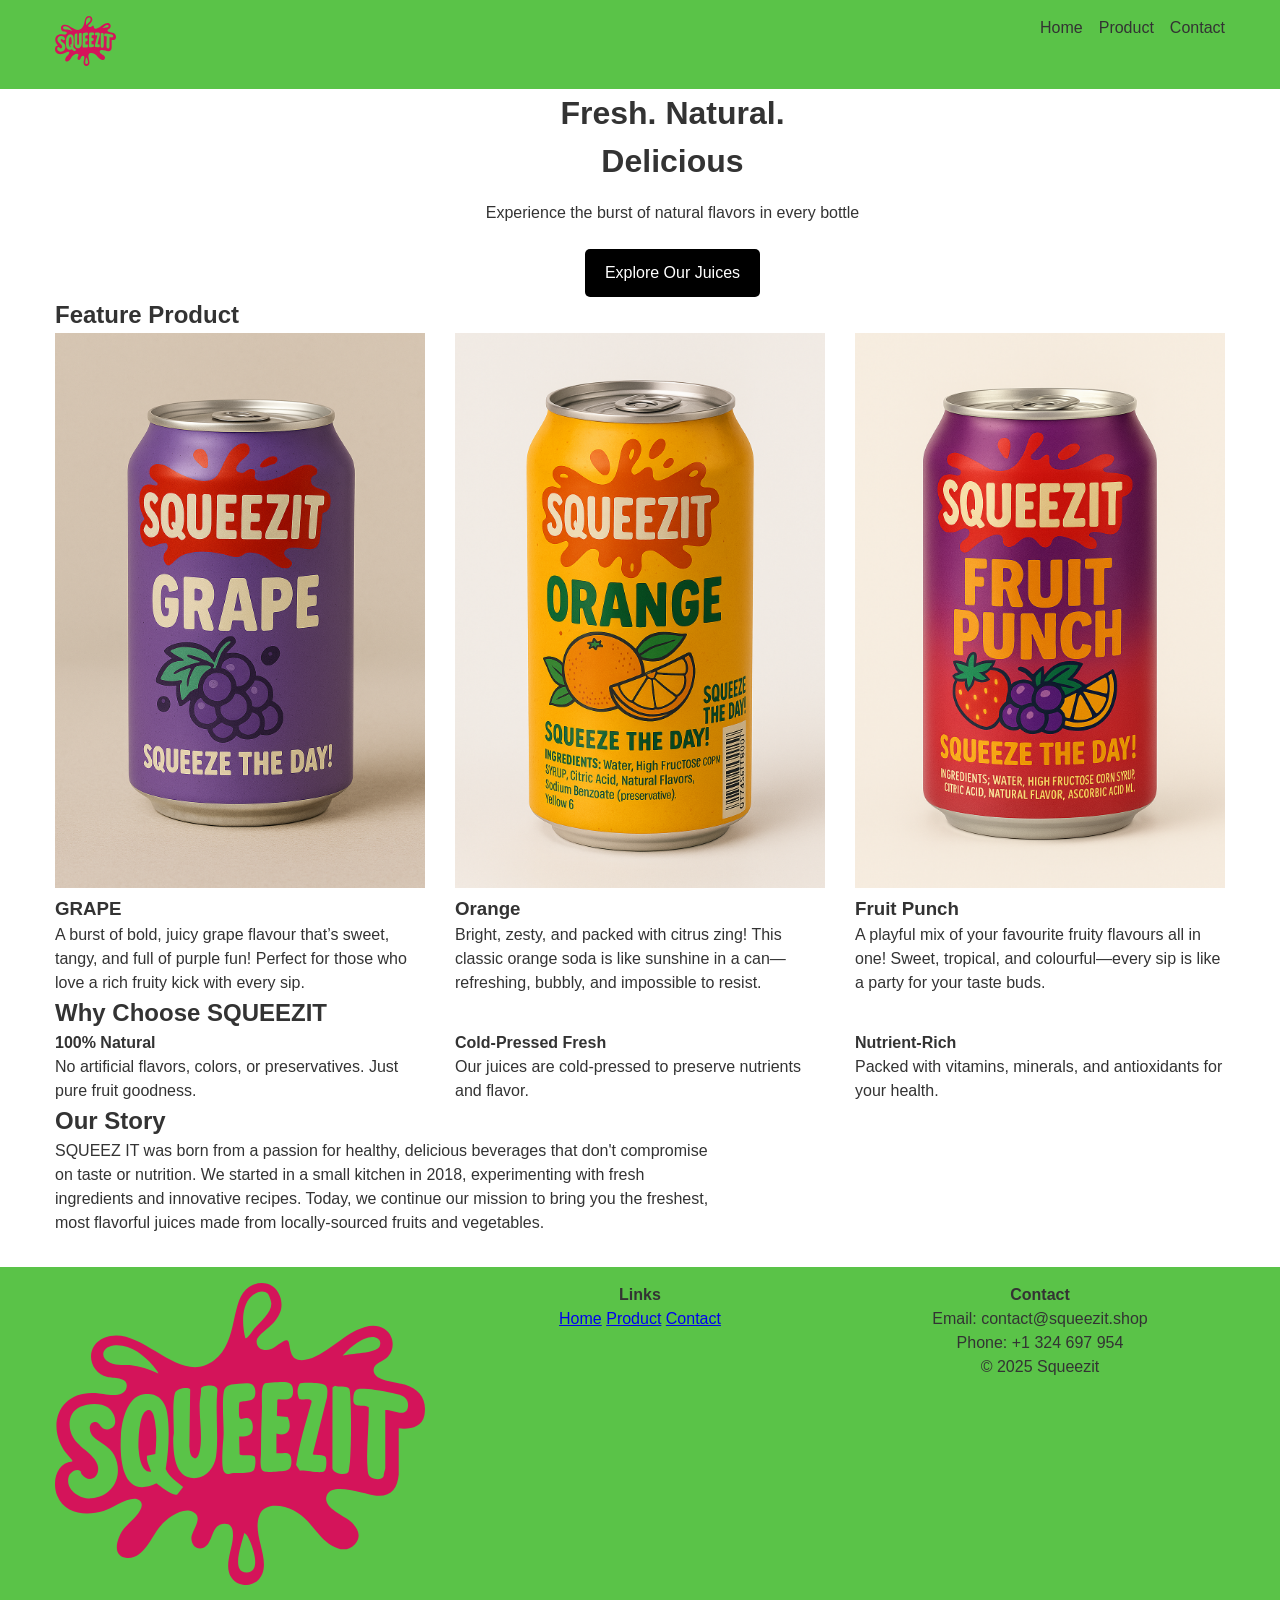
==== index.html @ 0b2abf48 "HTML AND CSS" ====
<!doctype html>
<html lang="en">
<head>
  <meta charset="utf-8" />
  <meta name="viewport" content="width=device-width,initial-scale=1" />
  <title>Squeezit — Fresh. Natural. Delicious.</title>


  <link rel="stylesheet" href="css/grid.css">
  
  <link rel="stylesheet" href="css/styles.css">
</head>
<body>


  <header class="site-header">
    <div class="grid-con header-grid">
      
      <a href="#" class="brand col-span-2 l-col-span-2">
        <img src="images/logo.svg" alt="Squeezit" class="brand__img">
      </a>

      
      <nav class="main-nav col-span-2 l-col-span-10">
        <a href="#home">Home</a>
        <a href="Products.html">Product</a>
        <a href="Contact.html">Contact</a>
      
      </nav>
    </div>
  </header>


  <main id="home" class="hero">
    <div class="grid-con">
      <div class="col-span-full l-col-span-6">
        <h1>Fresh. Natural. Delicious</h1>
        <p>Experience the burst of natural flavors in every bottle</p>
        <a class="btn" href="#products">Explore Our Juices</a>
      </div>
    </div>
  </main>


  <section id="products" class="section">
    <div class="grid-con">
      <h2 class="col-span-full">Feature Product</h2>

      <article class="card col-span-full l-col-span-4">
        <img src="images/grape.png" alt="Squeezit Grape can">
        <h3>GRAPE</h3>
        <p>A burst of bold, juicy grape flavour
that’s sweet, tangy, and full of purple
fun! Perfect for those who love a rich
fruity kick with every sip.</p>
       
      </article>

      <article class="card col-span-full l-col-span-4">
        <img src="images/orange can.png" alt="Squeezit Orange can">
        <h3>Orange</h3>
        <p>Bright, zesty, and packed with
citrus zing! This classic orange
soda is like sunshine in a can—
refreshing, bubbly, and
impossible to resist.</p>
        
      </article>

      <article class="card col-span-full l-col-span-4">
        <img src="images/image.png" alt="Squeezit Fruit Punch can">
        <h3>Fruit Punch</h3>
        <p>A playful mix of your
favourite fruity flavours all
in one! Sweet, tropical, and
colourful—every sip is like
a party for your taste buds.</p>
      </article>
    </div>
  </section>

  
  <section class="section why">
    <div class="grid-con">
      <h2 class="col-span-full">Why Choose SQUEEZIT</h2>
      <div class="pill col-span-full l-col-span-4">
        <h4>100% Natural</h4>
        <p>No artificial flavors, colors, or
preservatives. Just pure fruit
goodness.</p>
      </div>
      <div class="pill col-span-full l-col-span-4">
        <h4>Cold-Pressed Fresh</h4>
        <p>Our juices are cold-pressed
to preserve nutrients and
flavor.</p>
      </div>
      <div class="pill col-span-full l-col-span-4">
        <h4>Nutrient-Rich</h4>
        <p>Packed with vitamins,
minerals, and antioxidants for
your health.</p>
      </div>
    </div>
  </section>


  <section class="section story">
    <div class="grid-con">
      <div class="col-span-full l-col-span-7">
        <h2>Our Story</h2>
        <p>SQUEEZ IT was born from a passion for healthy, delicious beverages
that don't compromise on taste or nutrition. We started in a small
kitchen in 2018, experimenting with fresh ingredients and innovative
recipes.

Today, we continue our mission to bring you the freshest, most
flavorful juices made from locally-sourced fruits and vegetables.</p>
      </div>
      
    </div>
  </section>

  

  <footer class="site-footer">
    <div class="grid-con">

      <div class="footer-left col-span-full l-col-span-4">
        <img src="images/logo.svg" alt="Squeezit" class="footer-logo">
       
      </div>

      <div class="footer-mid col-span-full l-col-span-4">
        <h4>Links</h4>
        <ul class="footer-links">
          <a href="#home">Home</a>
        <a href="Products.html">Product</a>
        <a href="Contact.html">Contact</a>
        </ul>
      </div>

      <!-- info column -->
      <div class="footer-right col-span-full l-col-span-4">
        <h4>Contact</h4>
        <p>Email: contact@squeezit.shop</p>
        <p>Phone: +1 324 697 954</p>
        <p>© 2025 Squeezit</p>
      </div>
    </div>
  </footer>

</body>
</html>
---- css/styles.css ----
/* Basic Reset */
* {
  box-sizing: border-box;
  margin: 0;
  padding: 0;
}

body {
  font-family: Arial, sans-serif;
  background: #fff;
  color: #333;
  line-height: 1.5;
}

header {
  background: #5ac348;
  padding: 1rem 0;
}

header img {
  max-height: 50px;
}

nav {
  display: flex;
  gap: 1rem;
}

nav a {
  text-decoration: none;
  color: #333;
}

/* Hero */
.hero {
  padding-left: 470px;
  text-align: center;
}

.hero h1 {
  font-size: 2rem;
  margin-bottom: 1rem;
}

.hero p {
  max-width: 600px;
  margin: 0 auto 1.5rem;
}

/* Buttons */
.btn {
  display: inline-block;
  padding: 0.75rem 1.25rem;
  background: #000000;
  color: white;
  text-decoration: none;
  border-radius: 5px;
}




.card img {
  max-width: 100%;
  height: 50x;
}

/* Footer */
footer {
  background: #5ac348;
  text-align: center;
  padding: 1rem 0;
  margin-top: 2rem;
}


@media (min-width: 768px) {
  nav {
    justify-content: flex-end;
  }
}
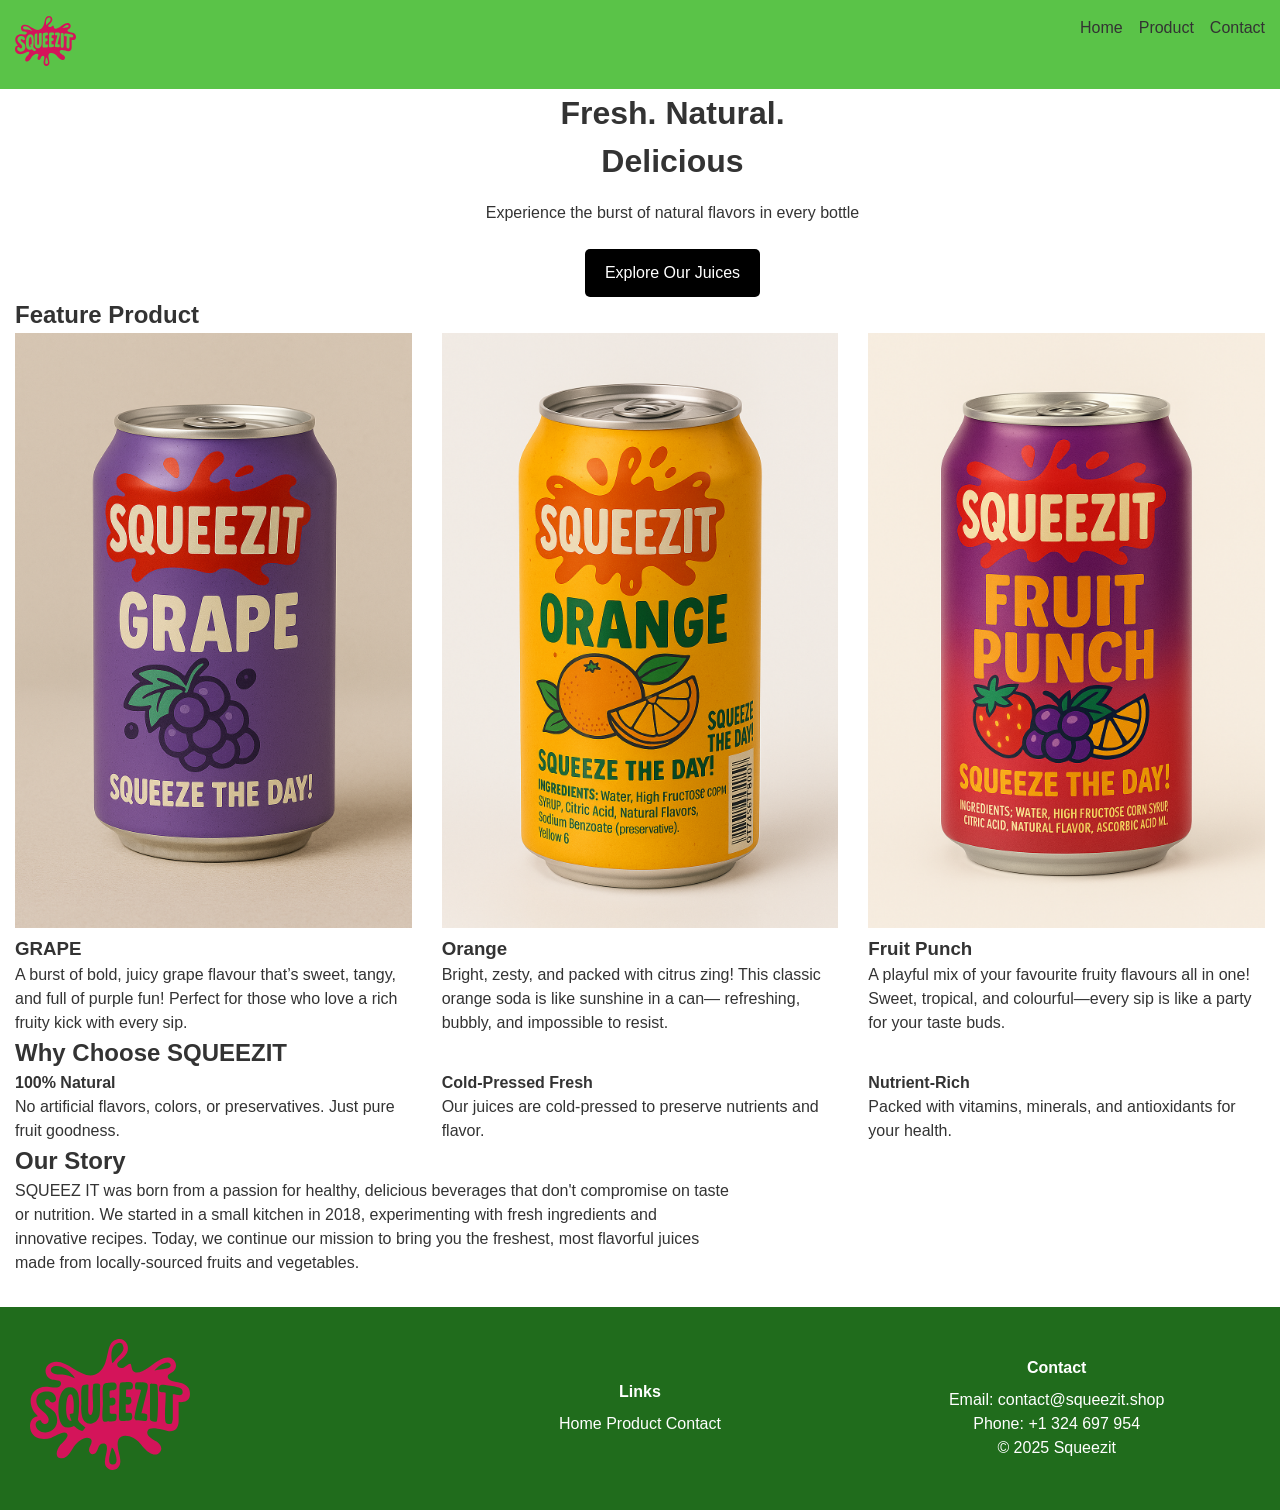
==== commit 1327be11: "updated html and css" ====
--- a/index.html
+++ b/index.html
@@ -123,7 +123,7 @@
 
   
 
-  <footer class="site-footer">
+ <footer class="site-footer">
     <div class="grid-con">
 
       <div class="footer-left col-span-full l-col-span-4">
@@ -134,9 +134,9 @@
       <div class="footer-mid col-span-full l-col-span-4">
         <h4>Links</h4>
         <ul class="footer-links">
-          <a href="#home">Home</a>
-        <a href="Products.html">Product</a>
-        <a href="Contact.html">Contact</a>
+           <a href="index.html">Home</a>
+        <a href="products.html">Product</a>
+        <a href="contact.html">Contact</a>
         </ul>
       </div>
 
@@ -150,5 +150,6 @@
     </div>
   </footer>
 
+
 </body>
 </html>
--- a/css/styles.css
+++ b/css/styles.css
@@ -79,3 +79,37 @@
     justify-content: flex-end;
   }
 }
+.site-footer{
+  background:#206c1c;
+  color:#fff;
+  padding:2rem 15px;
+}
+
+.site-footer .grid-con{
+  /* centers columns nicely; grid-con is already display:grid */
+  align-items:center;
+  row-gap:1rem; /* space between rows on small screens */
+}
+
+.footer-logo{
+  max-width:160px;  /* keep logo tidy */
+  width:100%;
+  height:auto;
+  display:block;
+  margin-bottom:.5rem;
+}
+
+.footer-tag{color:#bbb; margin:0}
+
+.footer-mid h4,
+.footer-right h4{margin:0 0 .5rem}
+
+.footer-links{list-style:none; margin:0; padding:0}
+.footer-links li{margin:.25rem 0}
+.footer-links a{color:#fff; text-decoration:none}
+.footer-links a:hover{text-decoration:underline}
+
+/* Optional: tighten on very small screens */
+@media (max-width: 480px){
+  .footer-logo{max-width:140px}
+}
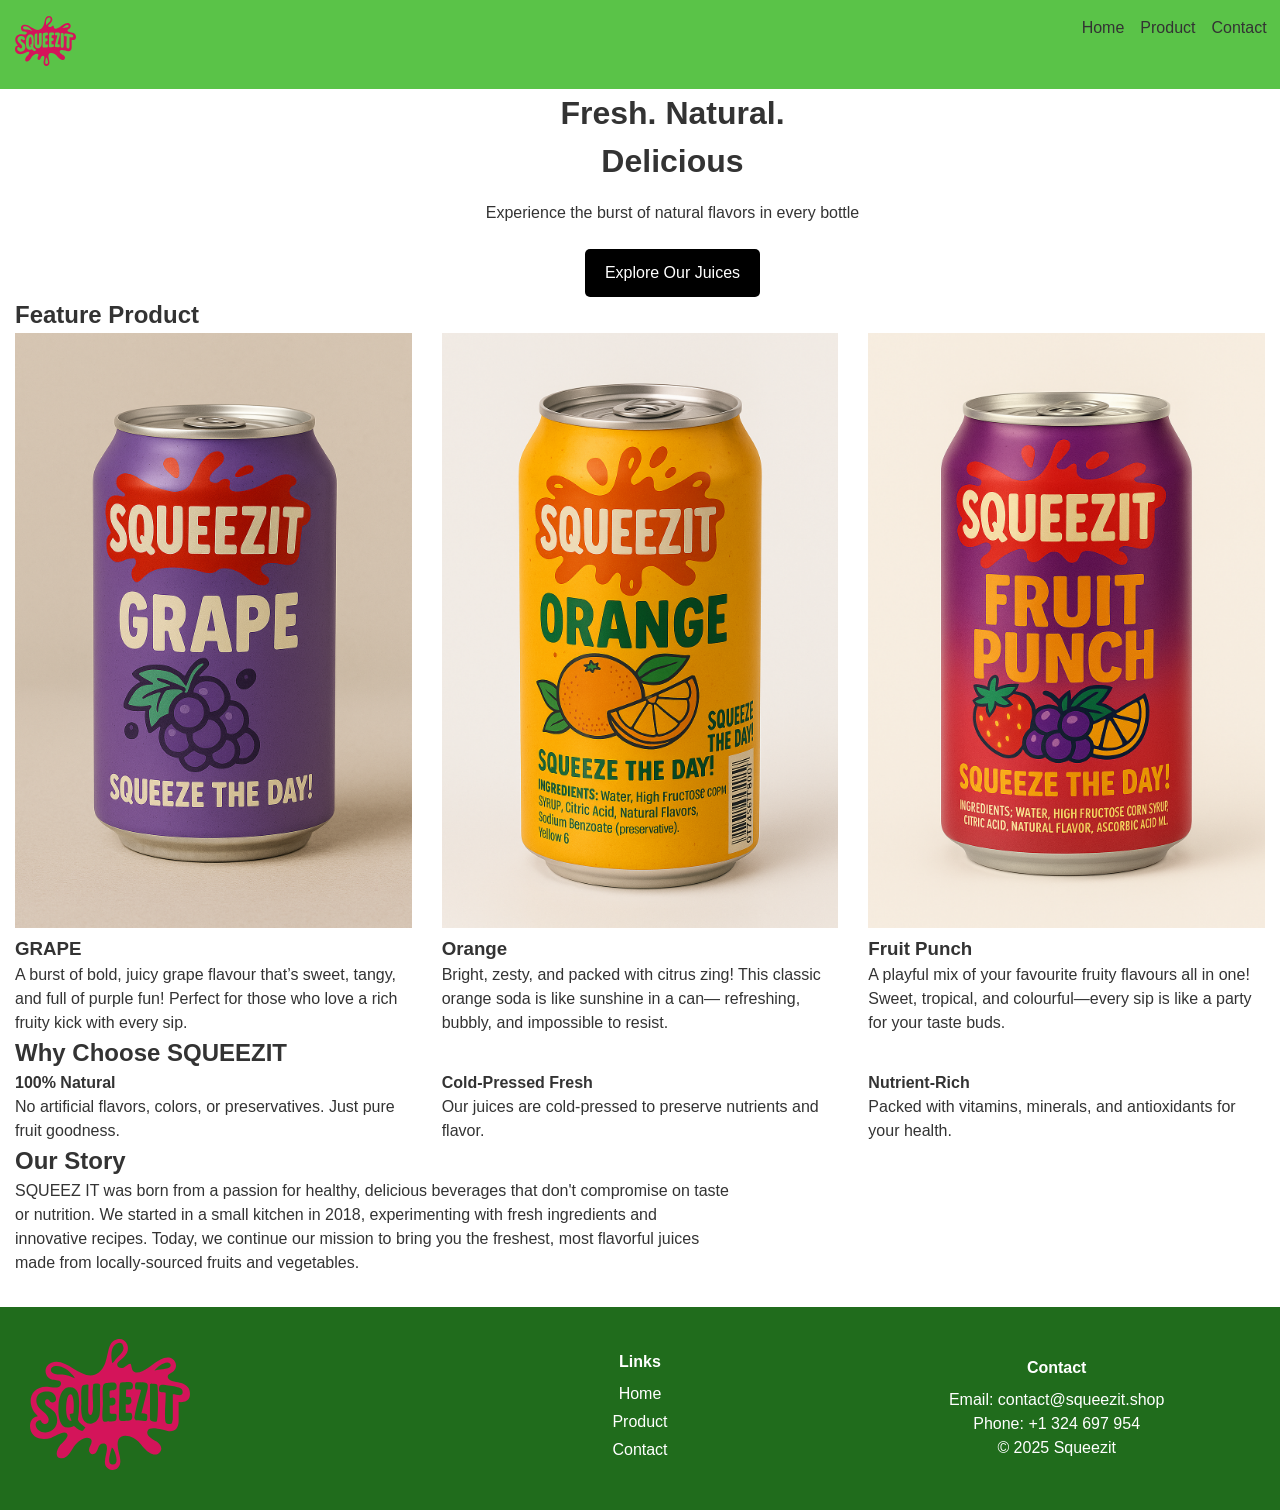
==== commit 7b783a8e: "updated html css js" ====
--- a/index.html
+++ b/index.html
@@ -21,7 +21,7 @@
       </a>
 
       
-      <nav class="main-nav col-span-2 l-col-span-10">
+      <nav class="main-nav col-span-2 l-col-start-11">
         <a href="#home">Home</a>
         <a href="Products.html">Product</a>
         <a href="Contact.html">Contact</a>
@@ -123,24 +123,21 @@
 
   
 
- <footer class="site-footer">
+  <footer class="site-footer">
     <div class="grid-con">
-
       <div class="footer-left col-span-full l-col-span-4">
         <img src="images/logo.svg" alt="Squeezit" class="footer-logo">
-       
       </div>
 
       <div class="footer-mid col-span-full l-col-span-4">
         <h4>Links</h4>
         <ul class="footer-links">
-           <a href="index.html">Home</a>
-        <a href="products.html">Product</a>
-        <a href="contact.html">Contact</a>
+          <li><a href="index.html">Home</a></li>
+          <li><a href="products.html">Product</a></li>
+          <li><a href="contact.html">Contact</a></li>
         </ul>
       </div>
 
-      <!-- info column -->
       <div class="footer-right col-span-full l-col-span-4">
         <h4>Contact</h4>
         <p>Email: contact@squeezit.shop</p>
--- a/css/grid.css
+++ b/css/grid.css
@@ -0,0 +1,130 @@
+/* 
+    CSS Guide 
+
+    1.  General Grid Styles
+        Utility Classes
+    2.  Mobile Grid
+    3.  Tablet Grid
+    4.  Desktop Grid
+    5.  XL Grid
+
+ */
+
+
+ /* 1. ---General Grid Styles--- */
+
+html {
+  box-sizing: border-box; 
+}
+
+*, *::before, *::after {
+  box-sizing: inherit; 
+}
+/* ---Utility Classes--- */
+
+.hidden {
+   display: none;
+}
+
+.box {
+   background-color: powderblue;
+   color: rgb(27, 27, 27);
+   border-radius: 5px;
+   padding: 20px;
+   text-align: center;
+   margin-top: 10px;
+   margin-bottom:10px;
+ }
+
+ .grid-con { 
+  display: grid;
+  grid-template-columns: repeat(4, minmax(0, 1fr));
+  grid-column-gap: 30px;
+  max-width: 1200px;
+  margin: 0 auto;
+  padding-left: 15px;
+  padding-right: 15px;
+}
+
+
+/* 2. ---Mobile Library Grid Styles--- */
+.col-span-1	{grid-column: span 1 / span 1;}
+.col-span-2	{grid-column: span 2 / span 2;}
+.col-span-3	{grid-column: span 3 / span 3;}
+.col-span-4	{grid-column: span 4 / span 4;}
+.col-span-full {grid-column: 1 / -1;}
+
+.col-start-1	{grid-column-start: 1;}
+.col-start-2	{grid-column-start: 2;}
+.col-start-3	{grid-column-start: 3;}
+.col-start-4	{grid-column-start: 4;}
+
+.col-end-2	{grid-column-end: 2;}
+.col-end-3	{grid-column-end: 3;}
+.col-end-4	{grid-column-end: 4;}
+.col-end-5	{grid-column-end: 5;}
+
+/* 3. ---Tablet Library Grid Styles--- */
+@media screen and (min-width: 768px) {
+
+}
+
+/* 4. ---Desktop Library Grid Styles--- */
+@media screen and (min-width: 1200px) { 
+
+  .grid-con { 
+    display: grid;
+    grid-template-columns: repeat(12, minmax(0, 1fr));
+    grid-column-gap: 30px;
+    max-width: 1500px;
+    margin: 0 auto;
+    padding-left: 15px;
+    padding-right: 15px;
+  }
+
+
+.l-col-span-1	{grid-column: span 1 / span 1;}
+.l-col-span-2	{grid-column: span 2 / span 2;}
+.l-col-span-3	{grid-column: span 3 / span 3;}
+.l-col-span-4	{grid-column: span 4 / span 4;}
+.l-col-span-5	{grid-column: span 5 / span 5;}
+.l-col-span-6	{grid-column: span 6 / span 6;}
+.l-col-span-7	{grid-column: span 7 / span 7;}
+.l-col-span-8	{grid-column: span 8 / span 8;}
+.l-col-span-9	{grid-column: span 9 / span 9;}
+.l-col-span-10 {grid-column: span 10 / span 10;}
+.l-col-span-11 {grid-column: span 11 / span 11;}
+.l-col-span-12 {grid-column: span 12 / span 12;}
+.l-col-span-full {grid-column: 1 / -1;}
+
+.l-col-start-1	{grid-column-start: 1;}
+.l-col-start-2	{grid-column-start: 2;}
+.l-col-start-3	{grid-column-start: 3;}
+.l-col-start-4	{grid-column-start: 4;}
+.l-col-start-5	{grid-column-start: 5;}
+.l-col-start-6	{grid-column-start: 6;}
+.l-col-start-7	{grid-column-start: 7;}
+.l-col-start-8	{grid-column-start: 8;}
+.l-col-start-9	{grid-column-start: 9;}
+.l-col-start-10	{grid-column-start: 10;}
+.l-col-start-11	{grid-column-start: 11;}
+.l-col-start-12	{grid-column-start: 12;}
+.l-col-start-13	{grid-column-start: 13;}
+
+
+.l-col-end-1	{grid-column-end: 1;}
+.l-col-end-2	{grid-column-end: 2;}
+.l-col-end-3	{grid-column-end: 3;}
+.l-col-end-4	{grid-column-end: 4;}
+.l-col-end-5	{grid-column-end: 5;}
+.l-col-end-6	{grid-column-end: 6;}
+.l-col-end-7	{grid-column-end: 7;}
+.l-col-end-8	{grid-column-end: 8;}
+.l-col-end-9	{grid-column-end: 9;}
+.l-col-end-10	{grid-column-end: 10;}
+.l-col-end-11	{grid-column-end: 11;}
+.l-col-end-12	{grid-column-end: 12;}
+.l-col-end-13	{grid-column-end: 13;}
+}
+
+
--- a/css/styles.css
+++ b/css/styles.css
@@ -1,4 +1,6 @@
-/* Basic Reset */
+/* ===========================
+   1. GLOBAL RESET & BASE
+=========================== */
 * {
   box-sizing: border-box;
   margin: 0;
@@ -12,6 +14,9 @@
   line-height: 1.5;
 }
 
+/* ===========================
+   2. HEADER & NAV
+=========================== */
 header {
   background: #5ac348;
   padding: 1rem 0;
@@ -31,7 +36,9 @@
   color: #333;
 }
 
-/* Hero */
+/* ===========================
+   3. HERO SECTION (HOME PAGE)
+=========================== */
 .hero {
   padding-left: 470px;
   text-align: center;
@@ -56,16 +63,104 @@
   text-decoration: none;
   border-radius: 5px;
 }
-
-
-
-
 .card img {
   max-width: 100%;
-  height: 50x;
-}
-
-/* Footer */
+  height: auto;
+  object-fit: contain;
+}
+
+
+
+/* ===========================
+   4. PRODUCT PAGE
+=========================== */
+.product-card {
+  display: flex;
+  flex-direction: column;
+  gap: 2rem;
+  padding: 1rem;
+  background: #f7f7f7;
+  border-radius: 8px;
+  height: 100%;
+  text-align: center;
+  box-shadow: 0 0 10px rgba(0,0,0,0.1);
+}
+
+.product-card img {
+  max-width: 100%;
+  height: auto;
+  object-fit: contain;
+}
+
+/* ===========================
+   5. ABOUT PAGE
+=========================== */
+.about-section {
+  padding: 2rem 1rem;
+}
+
+.about-section h1 {
+  font-size: 2rem;
+  margin-bottom: 1rem;
+  text-align: center;
+}
+
+.about-section h2 {
+  font-size: 1.5rem;
+  margin-bottom: 0.75rem;
+}
+
+.about-section p {
+  font-size: 1rem;
+  line-height: 1.6;
+  margin-bottom: 1.5rem;
+  color: #333;
+}
+
+.about-grid {
+  display: grid;
+  grid-template-columns: 1fr;
+  gap: 2rem;
+}
+
+.about-image {
+  width: 100%;
+  height: auto;
+  border-radius: 8px;
+}
+
+@media (min-width: 768px) {
+  .about-grid {
+    grid-template-columns: 1fr 1fr;
+    align-items: center;
+  }
+}
+
+/* ===========================
+   6. CONTACT PAGE
+=========================== */
+.form {
+  display: flex;
+  flex-direction: column;
+  gap: 1rem;
+}
+
+.form input,
+.form textarea {
+  padding: 0.5rem;
+  border: 1px solid #ccc;
+  border-radius: 4px;
+}
+
+.contact-info {
+  background: #f7f7f7;
+  padding: 1rem;
+  border-radius: 8px;
+}
+
+/* ===========================
+   7. FOOTER
+=========================== */
 footer {
   background: #5ac348;
   text-align: center;
@@ -73,43 +168,63 @@
   margin-top: 2rem;
 }
 
-
-@media (min-width: 768px) {
-  nav {
-    justify-content: flex-end;
-  }
-}
-.site-footer{
+.site-footer {
   background:#206c1c;
   color:#fff;
   padding:2rem 15px;
 }
 
-.site-footer .grid-con{
-  /* centers columns nicely; grid-con is already display:grid */
+.site-footer .grid-con {
   align-items:center;
-  row-gap:1rem; /* space between rows on small screens */
-}
-
-.footer-logo{
-  max-width:160px;  /* keep logo tidy */
+  row-gap:1rem;
+}
+
+.footer-logo {
+  max-width:160px;
   width:100%;
   height:auto;
   display:block;
   margin-bottom:.5rem;
 }
 
-.footer-tag{color:#bbb; margin:0}
+.footer-tag {
+  color:#bbb;
+  margin:0;
+}
 
 .footer-mid h4,
-.footer-right h4{margin:0 0 .5rem}
-
-.footer-links{list-style:none; margin:0; padding:0}
-.footer-links li{margin:.25rem 0}
-.footer-links a{color:#fff; text-decoration:none}
-.footer-links a:hover{text-decoration:underline}
-
-/* Optional: tighten on very small screens */
-@media (max-width: 480px){
-  .footer-logo{max-width:140px}
-}
+.footer-right h4 {
+  margin:0 0 .5rem;
+}
+
+.footer-links {
+  list-style:none;
+  margin:0;
+  padding:0;
+}
+
+.footer-links li {
+  margin:.25rem 0;
+}
+
+.footer-links a {
+  color:#fff;
+  text-decoration:none;
+}
+
+.footer-links a:hover {
+  text-decoration:underline;
+}
+
+/* ===========================
+   8. MEDIA QUERIES
+=========================== */
+.grid-con {
+  overflow-x: hidden;
+}
+
+@media screen and (max-width: 767px) {
+  .product-card {
+    margin-bottom: 2rem;
+  }
+}
